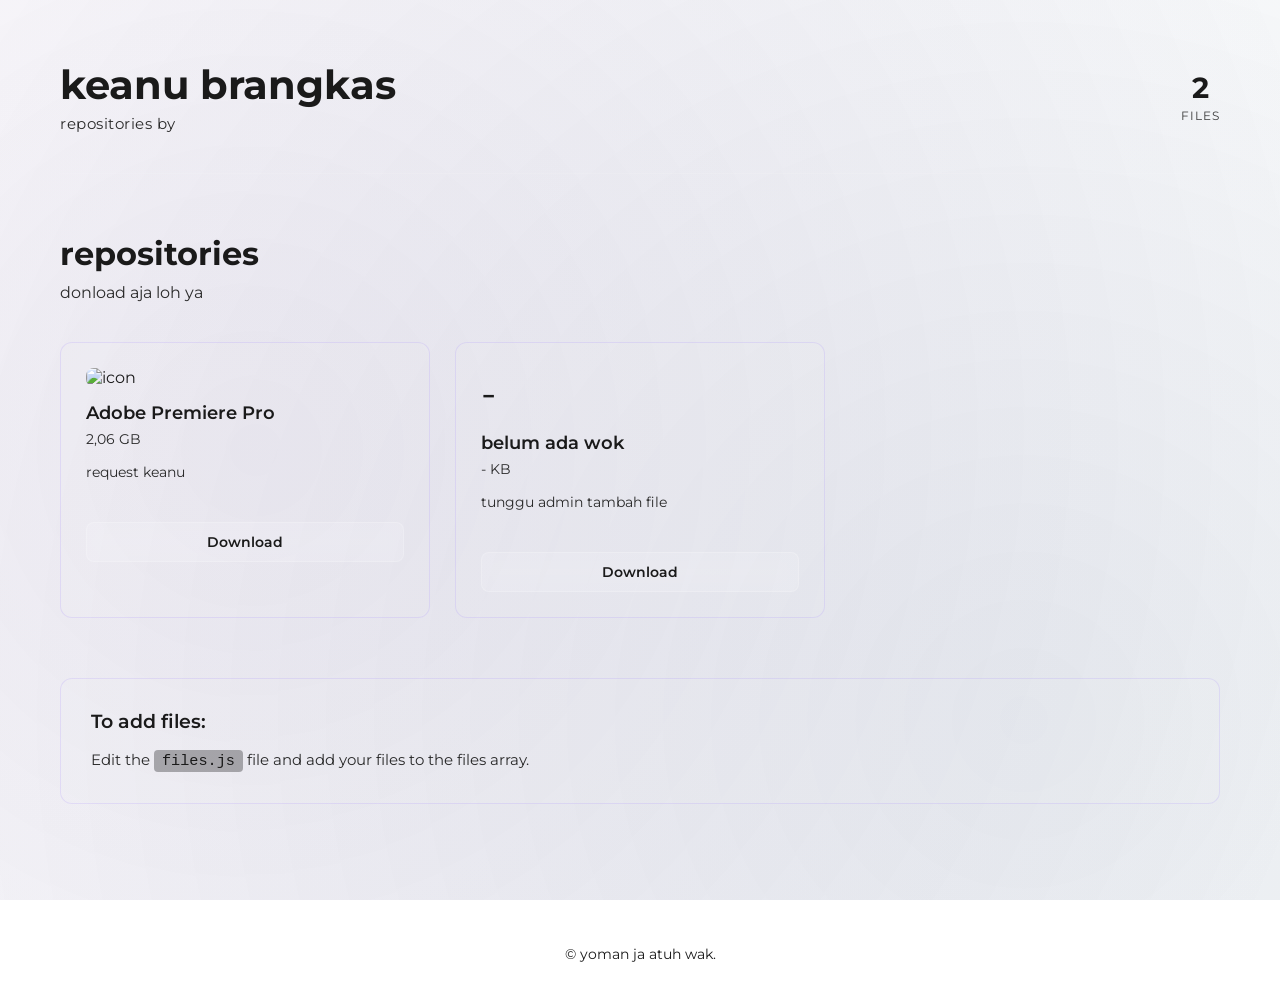
==== index.html @ 59c37c49 "Initial commit - github-like-site" ====
<!DOCTYPE html>
<html lang="en">
<head>
    <meta charset="UTF-8">
    <meta name="viewport" content="width=device-width, initial-scale=1.0">
    <title>My Repository</title>
    <link href="https://fonts.googleapis.com/css2?family=Montserrat:wght@400;600;700&display=swap" rel="stylesheet">
    <link rel="stylesheet" href="styles.css">
</head>
<body>
    <div class="gradient-bg"></div>
    
    <div class="container">
        <!-- Header -->
        <header class="header">
            <div class="header-content">
                <div class="logo">
                    <h1>keanu brangkas</h1>
                    <p class="subtitle">repositories by</p>
                </div>
                <div class="stats">
                    <div class="stat-item">
                        <span class="stat-number" id="fileCount">0</span>
                        <span class="stat-label">Files</span>
                    </div>
                </div>
            </div>
        </header>

        <!-- Main Content -->
        <main class="main-content">
            <section class="files-section">
                <div class="section-header">
                    <h2>repositories</h2>
                    <p class="section-description">donload aja loh ya</p>
                </div>

                <div class="files-grid" id="filesGrid">
                    <!-- Files will be dynamically inserted here -->
                </div>

                <div class="empty-state" id="emptyState">
                    <div class="empty-icon">📁</div>
                    <p>No files available yet</p>
                </div>
            </section>

            <!-- Add Files Info (for developer) -->
            <section class="info-section">
                <h3>To add files:</h3>
                <p class="info-text">Edit the <code>files.js</code> file and add your files to the files array.</p>
            </section>
        </main>

        <!-- Footer -->
        <footer class="footer">
            <p>&copy; yoman ja atuh wak.</p>
        </footer>
    </div>

    <script src="files.js"></script>
    <script src="script.js"></script>
</body>
</html>
---- styles.css ----
* {
    margin: 0;
    padding: 0;
    box-sizing: border-box;
}

body {
    font-family: 'Montserrat', sans-serif;
    color: #1a1a1a;
    overflow-x: hidden;
}

/* Gradient Background */
.gradient-bg {
    position: fixed;
    top: 0;
    left: 0;
    width: 100%;
    height: 100%;
    background-image: url('https://i.imgur.com/3xxKcGN.png');
    background-size: cover;
    background-position: center;
    background-attachment: fixed;
    z-index: -2;
}

/* Overlay for better text readability */
body::before {
    content: '';
    position: fixed;
    top: 0;
    left: 0;
    width: 100%;
    height: 100%;
    background: radial-gradient(circle at 20% 50%, rgba(83, 52, 131, 0.1), transparent),
                radial-gradient(circle at 80% 80%, rgba(15, 52, 96, 0.1), transparent);
    pointer-events: none;
    z-index: -1;
}

.container {
    max-width: 1200px;
    margin: 0 auto;
    padding: 0 20px;
    position: relative;
    z-index: 1;
}

/* Header */
.header {
    padding: 60px 0 40px;
    border-bottom: 1px solid rgba(255, 255, 255, 0.1);
    animation: slideInDown 0.8s ease-out;
}

@keyframes slideInDown {
    from {
        opacity: 0;
        transform: translateY(-30px);
    }
    to {
        opacity: 1;
        transform: translateY(0);
    }
}

.header-content {
    display: flex;
    justify-content: space-between;
    align-items: center;
    flex-wrap: wrap;
    gap: 20px;
}

.logo h1 {
    font-size: 2.5rem;
    font-weight: 700;
    color: #1a1a1a;
    margin-bottom: 5px;
}

.subtitle {
    font-size: 0.95rem;
    color: #2a2a2a;
    font-weight: 400;
    letter-spacing: 0.5px;
}

.stats {
    display: flex;
    gap: 30px;
}

.stat-item {
    display: flex;
    flex-direction: column;
    align-items: center;
    animation: fadeIn 0.8s ease-out 0.3s both;
}

@keyframes fadeIn {
    from {
        opacity: 0;
    }
    to {
        opacity: 1;
    }
}

.stat-number {
    font-size: 1.8rem;
    font-weight: 700;
    color: #1a1a1a;
}

.stat-label {
    font-size: 0.75rem;
    color: #3a3a3a;
    text-transform: uppercase;
    letter-spacing: 1px;
    margin-top: 3px;
}

/* Main Content */
.main-content {
    padding: 60px 0;
    animation: slideInUp 0.8s ease-out 0.2s both;
}

@keyframes slideInUp {
    from {
        opacity: 0;
        transform: translateY(30px);
    }
    to {
        opacity: 1;
        transform: translateY(0);
    }
}

.files-section {
    margin-bottom: 60px;
}

.section-header {
    margin-bottom: 40px;
}

.section-header h2 {
    font-size: 2rem;
    font-weight: 700;
    margin-bottom: 10px;
}

.section-description {
    color: #2a2a2a;
    font-size: 1rem;
    font-weight: 400;
}

/* Files Grid */
.files-grid {
    display: grid;
    grid-template-columns: repeat(auto-fill, minmax(280px, 1fr));
    gap: 25px;
    margin-bottom: 40px;
}

.file-card {
    background: rgba(255, 255, 255, 0.05);
    border: 1px solid rgba(167, 139, 250, 0.2);
    border-radius: 12px;
    padding: 25px;
    backdrop-filter: blur(10px);
    transition: all 0.3s cubic-bezier(0.23, 1, 0.320, 1);
    cursor: pointer;
    animation: scaleIn 0.5s ease-out both;
    position: relative;
    overflow: hidden;
}

@keyframes scaleIn {
    from {
        opacity: 0;
        transform: scale(0.9);
    }
    to {
        opacity: 1;
        transform: scale(1);
    }
}

.file-card::before {
    content: '';
    position: absolute;
    top: 0;
    left: -100%;
    width: 100%;
    height: 100%;
    background: linear-gradient(90deg, transparent, rgba(255, 255, 255, 0.1), transparent);
    transition: left 0.5s ease;
}

.file-card:nth-child(1) {
    animation-delay: 0.05s;
}

.file-card:nth-child(2) {
    animation-delay: 0.1s;
}

.file-card:nth-child(3) {
    animation-delay: 0.15s;
}

.file-card:nth-child(4) {
    animation-delay: 0.2s;
}

.file-card:nth-child(5) {
    animation-delay: 0.25s;
}

.file-card:nth-child(6) {
    animation-delay: 0.3s;
}

.file-card:hover {
    background: rgba(167, 139, 250, 0.1);
    border-color: rgba(167, 139, 250, 0.5);
    transform: translateY(-5px);
    box-shadow: 0 20px 40px rgba(167, 139, 250, 0.15);
}

.file-card:hover::before {
    left: 100%;
}

.file-icon {
    font-size: 2.5rem;
    margin-bottom: 15px;
}

.file-icon-img {
    width: 80px;
    height: 80px;
    object-fit: cover;
    border-radius: 8px;
    margin-bottom: 15px;
}

.file-name {
    font-size: 1.1rem;
    font-weight: 600;
    margin-bottom: 8px;
    color: #1a1a1a;
    word-break: break-word;
}

.file-size {
    font-size: 0.85rem;
    color: #2a2a2a;
    margin-bottom: 15px;
}

.file-description {
    font-size: 0.9rem;
    color: #2a2a2a;
    margin-bottom: 20px;
    line-height: 1.5;
    min-height: 40px;
}

.download-btn {
    display: inline-block;
    padding: 10px 20px;
    background: rgba(255, 255, 255, 0.1);
    backdrop-filter: blur(10px);
    color: #1a1a1a;
    border: 1px solid rgba(255, 255, 255, 0.2);
    border-radius: 8px;
    font-size: 0.9rem;
    font-weight: 600;
    font-family: 'Montserrat', sans-serif;
    cursor: pointer;
    transition: all 0.3s cubic-bezier(0.23, 1, 0.320, 1);
    position: relative;
    overflow: hidden;
    width: 100%;
}

.download-btn::before {
    content: '';
    position: absolute;
    top: 50%;
    left: 50%;
    width: 0;
    height: 0;
    background: rgba(255, 255, 255, 0.2);
    border-radius: 50%;
    transform: translate(-50%, -50%);
    transition: width 0.6s, height 0.6s;
}

.download-btn:hover {
    transform: translateY(-2px);
    background: rgba(255, 255, 255, 0.15);
    box-shadow: 0 10px 25px rgba(255, 255, 255, 0.1);
}

.download-btn:hover::before {
    width: 300px;
    height: 300px;
}

.download-btn:active {
    transform: translateY(0);
}

/* Empty State */
.empty-state {
    text-align: center;
    padding: 60px 20px;
    color: #1a1a1a;
    display: none;
}

.empty-state.show {
    display: block;
    animation: fadeIn 0.5s ease-out;
}

.empty-icon {
    font-size: 4rem;
    margin-bottom: 20px;
    opacity: 0.6;
}

.empty-state p {
    font-size: 1.2rem;
    font-weight: 400;
}

/* Info Section */
.info-section {
    background: rgba(255, 255, 255, 0.05);
    border: 1px solid rgba(167, 139, 250, 0.2);
    border-radius: 12px;
    padding: 30px;
    backdrop-filter: blur(10px);
    margin-bottom: 40px;
    animation: fadeIn 0.8s ease-out 0.4s both;
}

.info-section h3 {
    font-size: 1.2rem;
    font-weight: 600;
    margin-bottom: 15px;
    color: #1a1a1a;
}

.info-text {
    color: #2a2a2a;
    font-size: 0.95rem;
    line-height: 1.6;
}

.info-text code {
    background: rgba(0, 0, 0, 0.3);
    padding: 2px 8px;
    border-radius: 4px;
    color: #1a1a1a;
    font-family: 'Courier New', monospace;
}

/* Footer */
.footer {
    border-top: 1px solid rgba(255, 255, 255, 0.1);
    padding: 40px 0;
    text-align: center;
    color: #1a1a1a;
    font-size: 0.9rem;
    animation: fadeIn 0.8s ease-out 0.5s both;
}

/* Responsive Design */
@media (max-width: 768px) {
    .header-content {
        flex-direction: column;
        align-items: flex-start;
    }

    .logo h1 {
        font-size: 2rem;
    }

    .subtitle {
        font-size: 0.85rem;
    }

    .files-grid {
        grid-template-columns: 1fr;
    }

    .section-header h2 {
        font-size: 1.5rem;
    }

    .stats {
        align-self: flex-start;
    }
}

/* Scrollbar Styling */
::-webkit-scrollbar {
    width: 10px;
}

::-webkit-scrollbar-track {
    background: rgba(255, 255, 255, 0.05);
}

::-webkit-scrollbar-thumb {
    background: linear-gradient(180deg, #a78bfa, #60a5fa);
    border-radius: 5px;
    transition: background 0.3s;
}

::-webkit-scrollbar-thumb:hover {
    background: linear-gradient(180deg, #c9a8ff, #7fb3f5);
}
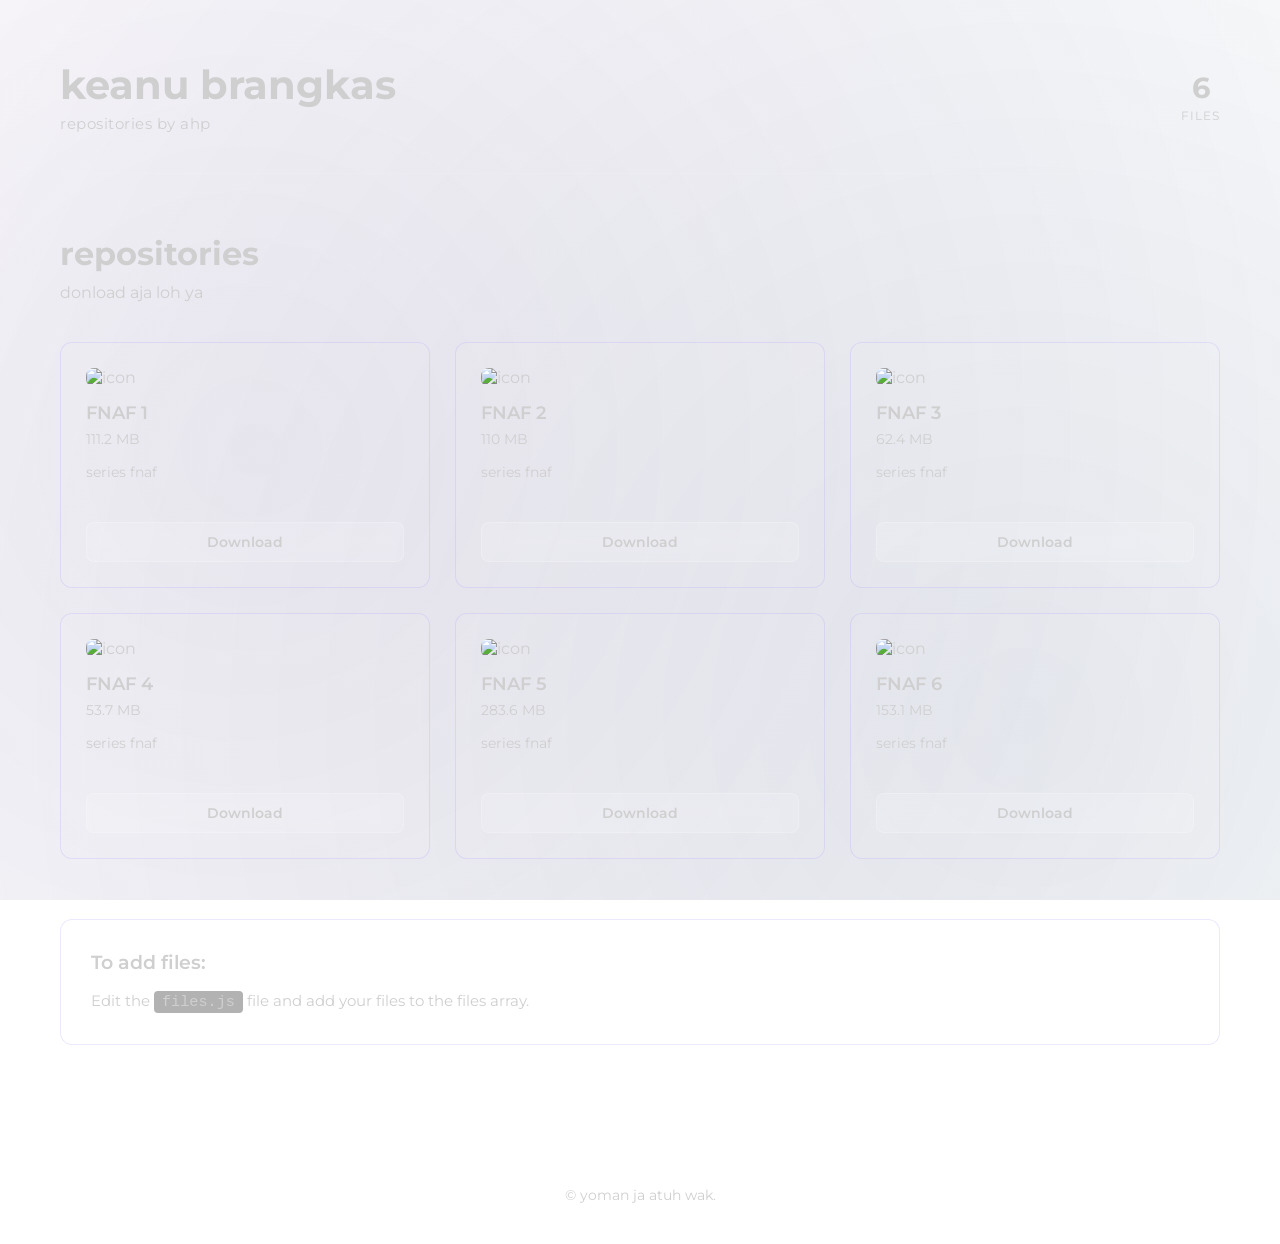
==== commit 2d346bd1: "Update index.html" ====
--- a/index.html
+++ b/index.html
@@ -16,7 +16,7 @@
             <div class="header-content">
                 <div class="logo">
                     <h1>keanu brangkas</h1>
-                    <p class="subtitle">repositories by</p>
+                    <p class="subtitle">repositories by ahp</p>
                 </div>
                 <div class="stats">
                     <div class="stat-item">
--- a/styles.css
+++ b/styles.css
@@ -6,7 +6,7 @@
 
 body {
     font-family: 'Montserrat', sans-serif;
-    color: #1a1a1a;
+    color: #cfcfcf;
     overflow-x: hidden;
 }
 
@@ -17,7 +17,7 @@
     left: 0;
     width: 100%;
     height: 100%;
-    background-image: url('https://i.imgur.com/3xxKcGN.png');
+    background-image: url('https://i.imgur.com/I5HOJvp.png');
     background-size: cover;
     background-position: center;
     background-attachment: fixed;
@@ -75,13 +75,13 @@
 .logo h1 {
     font-size: 2.5rem;
     font-weight: 700;
-    color: #1a1a1a;
+    color: #cfcfcf;
     margin-bottom: 5px;
 }
 
 .subtitle {
     font-size: 0.95rem;
-    color: #2a2a2a;
+    color: #cfcfcf;
     font-weight: 400;
     letter-spacing: 0.5px;
 }
@@ -110,12 +110,12 @@
 .stat-number {
     font-size: 1.8rem;
     font-weight: 700;
-    color: #1a1a1a;
+    color: #cfcfcf;
 }
 
 .stat-label {
     font-size: 0.75rem;
-    color: #3a3a3a;
+    color: #cfcfcf;
     text-transform: uppercase;
     letter-spacing: 1px;
     margin-top: 3px;
@@ -153,7 +153,7 @@
 }
 
 .section-description {
-    color: #2a2a2a;
+    color: #cfcfcf;
     font-size: 1rem;
     font-weight: 400;
 }
@@ -253,19 +253,19 @@
     font-size: 1.1rem;
     font-weight: 600;
     margin-bottom: 8px;
-    color: #1a1a1a;
+    color: #cfcfcf;
     word-break: break-word;
 }
 
 .file-size {
     font-size: 0.85rem;
-    color: #2a2a2a;
+    color: #cfcfcf;
     margin-bottom: 15px;
 }
 
 .file-description {
     font-size: 0.9rem;
-    color: #2a2a2a;
+    color: #cfcfcf;
     margin-bottom: 20px;
     line-height: 1.5;
     min-height: 40px;
@@ -276,7 +276,7 @@
     padding: 10px 20px;
     background: rgba(255, 255, 255, 0.1);
     backdrop-filter: blur(10px);
-    color: #1a1a1a;
+    color: #cfcfcf;
     border: 1px solid rgba(255, 255, 255, 0.2);
     border-radius: 8px;
     font-size: 0.9rem;
@@ -321,7 +321,7 @@
 .empty-state {
     text-align: center;
     padding: 60px 20px;
-    color: #1a1a1a;
+    color: #cfcfcf;
     display: none;
 }
 
@@ -356,11 +356,11 @@
     font-size: 1.2rem;
     font-weight: 600;
     margin-bottom: 15px;
-    color: #1a1a1a;
+    color: #cfcfcf;
 }
 
 .info-text {
-    color: #2a2a2a;
+    color: #cfcfcf;
     font-size: 0.95rem;
     line-height: 1.6;
 }
@@ -369,7 +369,7 @@
     background: rgba(0, 0, 0, 0.3);
     padding: 2px 8px;
     border-radius: 4px;
-    color: #1a1a1a;
+    color: #cfcfcf;
     font-family: 'Courier New', monospace;
 }
 
@@ -378,7 +378,7 @@
     border-top: 1px solid rgba(255, 255, 255, 0.1);
     padding: 40px 0;
     text-align: center;
-    color: #1a1a1a;
+    color: #cfcfcf;
     font-size: 0.9rem;
     animation: fadeIn 0.8s ease-out 0.5s both;
 }
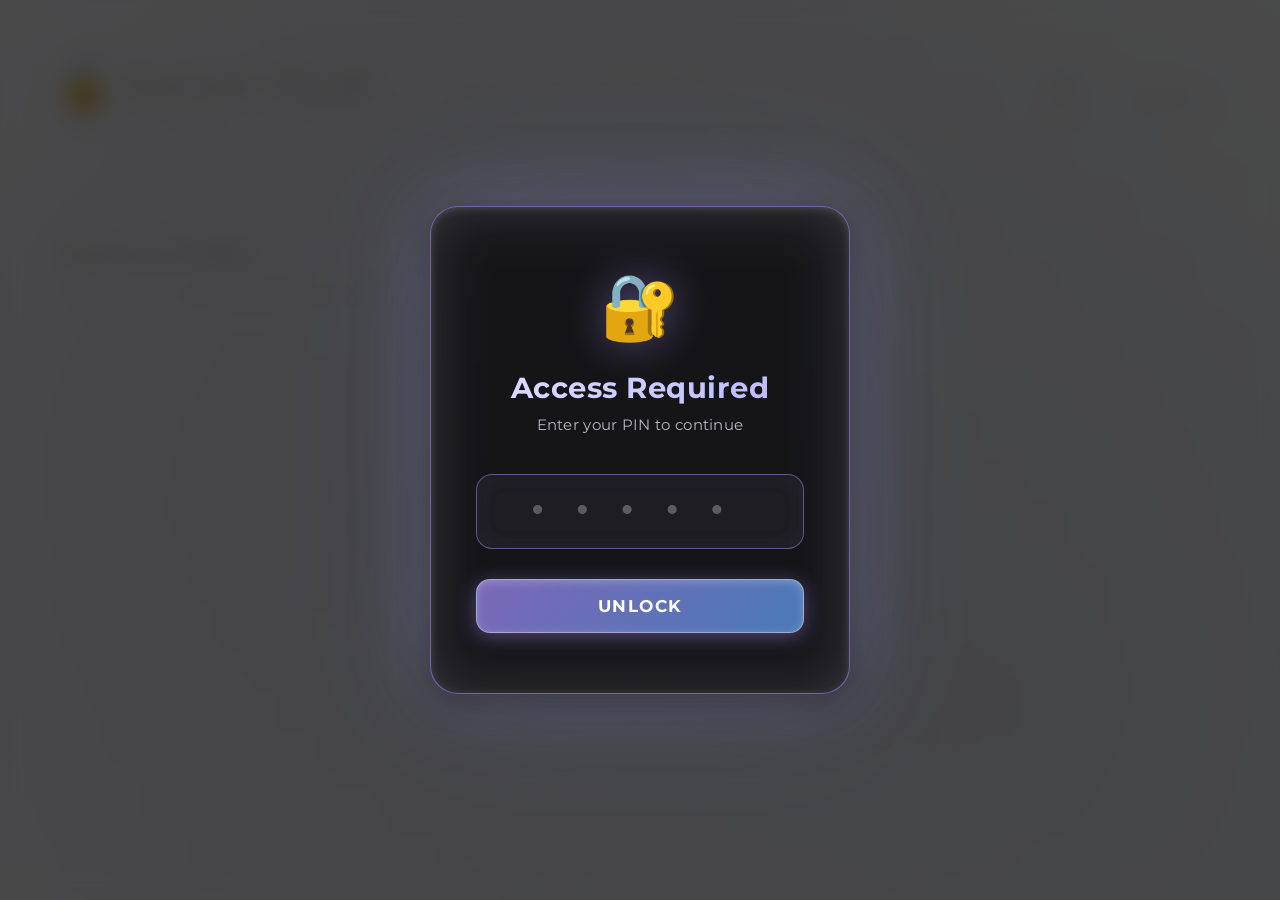
==== commit ae4fd00f: "Update index.html" ====
--- a/index.html
+++ b/index.html
@@ -3,26 +3,109 @@
 <head>
     <meta charset="UTF-8">
     <meta name="viewport" content="width=device-width, initial-scale=1.0">
-    <title>My Repository</title>
+    <title>Secret Repository</title>
     <link href="https://fonts.googleapis.com/css2?family=Montserrat:wght@400;600;700&display=swap" rel="stylesheet">
     <link rel="stylesheet" href="styles.css">
 </head>
 <body>
     <div class="gradient-bg"></div>
     
+    <!-- PIN Authentication Modal -->
+    <div id="pinModal" class="pin-modal">
+        <div class="pin-modal-content">
+            <div class="pin-modal-body">
+                <div class="pin-icon">🔐</div>
+                <div class="pin-modal-header">
+                    <h2>Access Required</h2>
+                    <p>Enter your PIN to continue</p>
+                </div>
+                <div class="pin-input-container">
+                    <input 
+                        type="password" 
+                        id="pinInput" 
+                        class="pin-input" 
+                        placeholder="•••••" 
+                        maxlength="5"
+                        autocomplete="off"
+                        inputmode="numeric"
+                    >
+                </div>
+                <div id="pinError" class="pin-error" style="display: none;"></div>
+                <button id="pinSubmitBtn" class="pin-submit-btn">Unlock</button>
+            </div>
+        </div>
+    </div>
+
+    <!-- Add File Modal -->
+    <div id="addFileModal" class="add-file-modal hidden">
+        <div class="add-file-modal-content">
+            <div class="add-file-modal-header">
+                <h2>Add New File</h2>
+                <button class="close-modal-btn" id="closeAddFileModal">&times;</button>
+            </div>
+            <form id="addFileForm" class="add-file-form">
+                <div class="form-group">
+                    <label for="fileName">File Name *</label>
+                    <input type="text" id="fileName" required placeholder="Enter file name">
+                </div>
+
+                <div class="form-group">
+                    <label for="fileDesc">Description *</label>
+                    <textarea id="fileDesc" required placeholder="Enter file description" rows="3"></textarea>
+                </div>
+
+                <div class="form-row">
+                    <div class="form-group">
+                        <label for="fileSize">File Size *</label>
+                        <div class="size-input-group">
+                            <input type="number" id="fileSizeNum" required placeholder="Enter size" min="0" step="0.1">
+                            <select id="fileSizeUnit">
+                                <option value="KB">KB</option>
+                                <option value="MB" selected>MB</option>
+                                <option value="GB">GB</option>
+                            </select>
+                        </div>
+                    </div>
+                </div>
+
+                <div class="form-group">
+                    <label for="fileLink">Download Link *</label>
+                    <input type="url" id="fileLink" required placeholder="https://example.com/file">
+                </div>
+
+                <div class="form-group">
+                    <label for="fileIcon">Icon Image (PNG/JPG) *</label>
+                    <div class="file-input-wrapper">
+                        <input type="file" id="fileIcon" accept="image/*" required>
+                        <span class="file-input-label">Choose Image or Drag & Drop</span>
+                    </div>
+                    <div id="iconPreview" class="icon-preview hidden">
+                        <img id="iconPreviewImg" src="" alt="Preview">
+                    </div>
+                </div>
+
+                <div class="form-actions">
+                    <button type="button" class="form-btn cancel-btn" id="cancelAddFileBtn">Cancel</button>
+                    <button type="submit" class="form-btn submit-btn">Add File</button>
+                </div>
+            </form>
+        </div>
+    </div>
+    
     <div class="container">
         <!-- Header -->
         <header class="header">
             <div class="header-content">
                 <div class="logo">
-                    <h1>keanu brangkas</h1>
-                    <p class="subtitle">repositories by ahp</p>
+                    <h1>🔓 Secret Vault</h1>
+                    <p class="subtitle">restricted access only</p>
                 </div>
                 <div class="stats">
                     <div class="stat-item">
                         <span class="stat-number" id="fileCount">0</span>
                         <span class="stat-label">Files</span>
                     </div>
+                    <button id="addFileBtn" class="add-file-btn" title="Add a new file">+ Add File</button>
                 </div>
             </div>
         </header>
@@ -31,8 +114,8 @@
         <main class="main-content">
             <section class="files-section">
                 <div class="section-header">
-                    <h2>repositories</h2>
-                    <p class="section-description">donload aja loh ya</p>
+                    <h2>Secret Files</h2>
+                    <p class="section-description">Upload and manage your restricted files</p>
                 </div>
 
                 <div class="files-grid" id="filesGrid">
@@ -44,21 +127,19 @@
                     <p>No files available yet</p>
                 </div>
             </section>
-
-            <!-- Add Files Info (for developer) -->
-            <section class="info-section">
-                <h3>To add files:</h3>
-                <p class="info-text">Edit the <code>files.js</code> file and add your files to the files array.</p>
-            </section>
         </main>
 
         <!-- Footer -->
         <footer class="footer">
-            <p>&copy; yoman ja atuh wak.</p>
+            <p>&copy; Secret Vault Access Granted.</p>
         </footer>
     </div>
 
     <script src="files.js"></script>
-    <script src="script.js"></script>
+    <!-- Firebase SDK (Compat version for global access) -->
+    <script src="https://www.gstatic.com/firebasejs/10.0.0/firebase-app-compat.js"></script>
+    <script src="https://www.gstatic.com/firebasejs/10.0.0/firebase-firestore-compat.js"></script>
+    <script src="firebase-config.js"></script>
+    <script src="secret-script.js"></script>
 </body>
 </html>
--- a/styles.css
+++ b/styles.css
@@ -88,7 +88,8 @@
 
 .stats {
     display: flex;
-    gap: 30px;
+    gap: 20px;
+    align-items: center;
 }
 
 .stat-item {
@@ -302,6 +303,204 @@
     transition: width 0.6s, height 0.6s;
 }
 
+/* PIN Modal Styles */
+.pin-modal {
+    position: fixed;
+    top: 0;
+    left: 0;
+    width: 100%;
+    height: 100%;
+    background: rgba(0, 0, 0, 0.7);
+    backdrop-filter: blur(12px);
+    display: flex;
+    justify-content: center;
+    align-items: center;
+    z-index: 9999;
+    animation: fadeIn 0.4s ease-out;
+}
+
+.pin-modal.hidden {
+    display: none;
+}
+
+.pin-modal-content {
+    background: rgba(20, 20, 35, 0.25);
+    border: 1px solid rgba(167, 139, 250, 0.6);
+    border-radius: 28px;
+    padding: 0;
+    max-width: 420px;
+    width: 90%;
+    box-shadow: 
+        0 8px 32px rgba(0, 0, 0, 0.3),
+        inset 0 2px 8px rgba(255, 255, 255, 0.15),
+        0 0 80px rgba(167, 139, 250, 0.25),
+        0 0 150px rgba(96, 165, 250, 0.12);
+    animation: slideUp 0.5s cubic-bezier(0.34, 1.56, 0.64, 1);
+    backdrop-filter: blur(30px);
+    overflow: hidden;
+}
+
+.pin-modal-body {
+    padding: 60px 45px;
+    text-align: center;
+}
+
+.pin-icon {
+    font-size: 4rem;
+    margin-bottom: 25px;
+    display: inline-block;
+    animation: iconBounce 0.7s ease-out;
+    filter: drop-shadow(0 0 20px rgba(167, 139, 250, 0.4));
+}
+
+@keyframes iconBounce {
+    0% {
+        transform: scale(0) rotateZ(-15deg);
+        opacity: 0;
+    }
+    50% {
+        transform: scale(1.15);
+    }
+    100% {
+        transform: scale(1) rotateZ(0);
+        opacity: 1;
+    }
+}
+
+.pin-modal-header {
+    margin-bottom: 40px;
+}
+
+.pin-modal-header h2 {
+    font-size: 1.8rem;
+    font-weight: 700;
+    color: #f0f0f0;
+    margin-bottom: 10px;
+    letter-spacing: 0.5px;
+    background: linear-gradient(135deg, #e0e0ff 0%, #b8b8ff 100%);
+    -webkit-background-clip: text;
+    -webkit-text-fill-color: transparent;
+    background-clip: text;
+}
+
+.pin-modal-header p {
+    color: #b8b8c8;
+    font-size: 0.95rem;
+    font-weight: 400;
+    letter-spacing: 0.3px;
+}
+
+.pin-input-container {
+    margin-bottom: 30px;
+}
+
+.pin-input {
+    width: 100%;
+    padding: 18px 20px;
+    border: 1px solid rgba(167, 139, 250, 0.5);
+    border-radius: 16px;
+    background: rgba(255, 255, 255, 0.04);
+    color: #f0f0f0;
+    font-size: 2rem;
+    letter-spacing: 0.8em;
+    text-align: center;
+    font-family: 'Courier New', monospace;
+    transition: all 0.3s cubic-bezier(0.34, 1.56, 0.64, 1);
+    font-weight: 700;
+    backdrop-filter: blur(15px);
+    box-shadow: 
+        inset 0 2px 8px rgba(0, 0, 0, 0.1),
+        inset 0 0 20px rgba(167, 139, 250, 0.08);
+}
+
+.pin-input::placeholder {
+    color: rgba(240, 240, 240, 0.3);
+}
+
+.pin-input:focus {
+    outline: none;
+    border-color: rgba(167, 139, 250, 0.9);
+    background: rgba(255, 255, 255, 0.08);
+    box-shadow: 
+        0 0 50px rgba(167, 139, 250, 0.5),
+        inset 0 2px 8px rgba(0, 0, 0, 0.1),
+        inset 0 0 25px rgba(167, 139, 250, 0.12);
+    transform: scale(1.02);
+}
+
+.pin-submit-btn {
+    width: 100%;
+    padding: 16px;
+    background: linear-gradient(135deg, rgba(167, 139, 250, 0.7) 0%, rgba(96, 165, 250, 0.7) 100%);
+    color: white;
+    border: 1.5px solid rgba(255, 255, 255, 0.4);
+    border-radius: 14px;
+    font-size: 1.05rem;
+    font-weight: 700;
+    font-family: 'Montserrat', sans-serif;
+    cursor: pointer;
+    transition: all 0.3s cubic-bezier(0.34, 1.56, 0.64, 1);
+    text-transform: uppercase;
+    letter-spacing: 1.5px;
+    position: relative;
+    overflow: hidden;
+    backdrop-filter: blur(15px);
+    box-shadow: 
+        0 4px 20px rgba(167, 139, 250, 0.4),
+        inset 0 2px 8px rgba(255, 255, 255, 0.25);
+}
+
+.pin-submit-btn::before {
+    content: '';
+    position: absolute;
+    top: 50%;
+    left: 50%;
+    width: 0;
+    height: 0;
+    background: rgba(255, 255, 255, 0.4);
+    border-radius: 50%;
+    transform: translate(-50%, -50%);
+    transition: width 0.6s, height 0.6s;
+}
+
+.pin-submit-btn:hover {
+    transform: translateY(-3px);
+    box-shadow: 
+        0 12px 35px rgba(167, 139, 250, 0.55),
+        inset 0 2px 8px rgba(255, 255, 255, 0.3);
+    background: linear-gradient(135deg, rgba(167, 139, 250, 0.85) 0%, rgba(96, 165, 250, 0.85) 100%);
+}
+
+.pin-submit-btn:hover::before {
+    width: 300px;
+    height: 300px;
+}
+
+.pin-submit-btn:active {
+    transform: translateY(-1px);
+}
+
+.pin-error {
+    margin-bottom: 25px;
+    padding: 14px 16px;
+    background: rgba(239, 68, 68, 0.1);
+    border: 1.5px solid rgba(239, 68, 68, 0.6);
+    border-radius: 12px;
+    color: #ff9a9a;
+    text-align: center;
+    font-size: 0.9rem;
+    font-weight: 500;
+    letter-spacing: 0.3px;
+    backdrop-filter: blur(10px);
+    animation: shake 0.4s ease-out;
+}
+
+@keyframes shake {
+    0%, 100% { transform: translateX(0); }
+    25% { transform: translateX(-5px); }
+    75% { transform: translateX(5px); }
+}
+
 .download-btn:hover {
     transform: translateY(-2px);
     background: rgba(255, 255, 255, 0.15);
@@ -373,6 +572,104 @@
     font-family: 'Courier New', monospace;
 }
 
+/* Authentication Section */
+.auth-section {
+    margin-top: 60px;
+    padding-bottom: 40px;
+}
+
+.auth-container {
+    background: rgba(255, 255, 255, 0.05);
+    border: 1px solid rgba(167, 139, 250, 0.2);
+    border-radius: 12px;
+    padding: 25px;
+    backdrop-filter: blur(10px);
+    transition: all 0.3s ease;
+}
+
+.auth-step {
+    animation: fadeIn 0.3s ease-out;
+}
+
+.auth-label {
+    font-size: 0.9rem;
+    color: #cfcfcf;
+    font-weight: 600;
+    margin-bottom: 12px;
+    text-transform: uppercase;
+    letter-spacing: 0.5px;
+}
+
+.auth-input-group {
+    display: flex;
+    gap: 10px;
+}
+
+.auth-input {
+    flex: 1;
+    padding: 12px 15px;
+    border: 1px solid rgba(167, 139, 250, 0.3);
+    border-radius: 8px;
+    background: rgba(255, 255, 255, 0.03);
+    color: #cfcfcf;
+    font-family: 'Montserrat', sans-serif;
+    font-size: 0.9rem;
+    transition: all 0.3s ease;
+}
+
+.auth-input:focus {
+    outline: none;
+    border-color: rgba(167, 139, 250, 0.6);
+    background: rgba(255, 255, 255, 0.05);
+    box-shadow: 0 0 15px rgba(167, 139, 250, 0.15);
+}
+
+.auth-btn {
+    padding: 12px 25px;
+    background: rgba(255, 255, 255, 0.08);
+    border: 1px solid rgba(167, 139, 250, 0.3);
+    border-radius: 8px;
+    color: #cfcfcf;
+    font-weight: 600;
+    font-family: 'Montserrat', sans-serif;
+    cursor: pointer;
+    transition: all 0.3s cubic-bezier(0.34, 1.56, 0.64, 1);
+    white-space: nowrap;
+}
+
+.auth-btn:hover {
+    background: rgba(167, 139, 250, 0.15);
+    border-color: rgba(167, 139, 250, 0.6);
+    box-shadow: 0 8px 20px rgba(167, 139, 250, 0.2);
+    transform: translateY(-2px);
+}
+
+.auth-btn:active {
+    transform: translateY(0);
+}
+
+.auth-result {
+    margin-top: 12px;
+    padding: 10px 15px;
+    border-radius: 6px;
+    font-size: 0.9rem;
+    font-weight: 500;
+    text-align: center;
+    animation: slideInDown 0.3s ease-out;
+}
+
+.auth-result.correct {
+    background: rgba(34, 197, 94, 0.15);
+    border: 1px solid rgba(34, 197, 94, 0.5);
+    color: #86efac;
+}
+
+.auth-result.incorrect {
+    background: rgba(239, 68, 68, 0.15);
+    border: 1px solid rgba(239, 68, 68, 0.5);
+    color: #fca5a5;
+}
+
 /* Footer */
 .footer {
     border-top: 1px solid rgba(255, 255, 255, 0.1);
@@ -388,6 +685,7 @@
     .header-content {
         flex-direction: column;
         align-items: flex-start;
+        width: 100%;
     }
 
     .logo h1 {
@@ -408,7 +706,324 @@
 
     .stats {
         align-self: flex-start;
-    }
+        width: 100%;
+        gap: 15px;
+        flex-wrap: wrap;
+    }
+
+    .add-file-btn {
+        padding: 10px 18px;
+        font-size: 0.8rem;
+    }
+
+    .pin-modal-body {
+        padding: 40px 25px;
+    }
+
+    .pin-icon {
+        font-size: 2.8rem;
+    }
+
+    .pin-modal-header h2 {
+        font-size: 1.3rem;
+    }
+
+    .add-file-modal-content {
+        padding: 25px;
+    }
+
+    .auth-input-group {
+        flex-direction: column;
+    }
+
+    .auth-btn {
+        width: 100%;
+    }
+}
+
+/* Add File Button */
+.add-file-btn {
+    padding: 11px 22px;
+    background: rgba(255, 255, 255, 0.08);
+    border: 1.5px solid rgba(167, 139, 250, 0.4);
+    color: #cfcfcf;
+    border-radius: 10px;
+    font-size: 0.85rem;
+    font-weight: 600;
+    font-family: 'Montserrat', sans-serif;
+    cursor: pointer;
+    transition: all 0.3s cubic-bezier(0.34, 1.56, 0.64, 1);
+    white-space: nowrap;
+    position: relative;
+    overflow: hidden;
+    backdrop-filter: blur(10px);
+}
+
+.add-file-btn::before {
+    content: '';
+    position: absolute;
+    top: 0;
+    left: -100%;
+    width: 100%;
+    height: 100%;
+    background: linear-gradient(90deg, transparent, rgba(167, 139, 250, 0.3), transparent);
+    transition: left 0.5s ease;
+}
+
+.add-file-btn:hover {
+    background: rgba(167, 139, 250, 0.15);
+    border-color: rgba(167, 139, 250, 0.7);
+    box-shadow: 0 8px 20px rgba(167, 139, 250, 0.2), inset 0 0 10px rgba(167, 139, 250, 0.05);
+    transform: translateY(-2px);
+}
+
+.add-file-btn:hover::before {
+    left: 100%;
+}
+
+.add-file-btn:active {
+    transform: translateY(0);
+}
+
+/* Add File Modal */
+.add-file-modal {
+    position: fixed;
+    top: 0;
+    left: 0;
+    width: 100%;
+    height: 100%;
+    background: rgba(0, 0, 0, 0.8);
+    backdrop-filter: blur(5px);
+    display: flex;
+    justify-content: center;
+    align-items: center;
+    z-index: 9998;
+    animation: fadeIn 0.3s ease-out;
+    overflow-y: auto;
+}
+
+.add-file-modal.hidden {
+    display: none;
+}
+
+.add-file-modal-content {
+    background: rgba(30, 30, 40, 0.95);
+    border: 2px solid rgba(167, 139, 250, 0.3);
+    border-radius: 15px;
+    padding: 30px;
+    max-width: 500px;
+    width: 90%;
+    max-height: 90vh;
+    box-shadow: 0 10px 50px rgba(0, 0, 0, 0.5);
+    animation: slideUp 0.4s cubic-bezier(0.34, 1.56, 0.64, 1);
+    margin: 20px auto;
+}
+
+.add-file-modal-header {
+    display: flex;
+    justify-content: space-between;
+    align-items: center;
+    margin-bottom: 25px;
+    border-bottom: 1px solid rgba(167, 139, 250, 0.2);
+    padding-bottom: 15px;
+}
+
+.add-file-modal-header h2 {
+    font-size: 1.5rem;
+    font-weight: 700;
+    color: #cfcfcf;
+    margin: 0;
+}
+
+.close-modal-btn {
+    background: none;
+    border: none;
+    color: #cfcfcf;
+    font-size: 2rem;
+    cursor: pointer;
+    transition: color 0.3s ease;
+    padding: 0;
+    width: 40px;
+    height: 40px;
+    display: flex;
+    align-items: center;
+    justify-content: center;
+}
+
+.close-modal-btn:hover {
+    color: #a78bfa;
+}
+
+/* Form Styles */
+.add-file-form {
+    display: flex;
+    flex-direction: column;
+    gap: 15px;
+}
+
+.form-group {
+    display: flex;
+    flex-direction: column;
+}
+
+.form-row {
+    display: grid;
+    grid-template-columns: 1fr;
+    gap: 15px;
+}
+
+.form-group label {
+    color: #cfcfcf;
+    font-size: 0.95rem;
+    font-weight: 600;
+    margin-bottom: 8px;
+}
+
+.form-group input[type="text"],
+.form-group input[type="url"],
+.form-group input[type="number"],
+.form-group textarea,
+.form-group select {
+    padding: 12px;
+    border: 2px solid rgba(167, 139, 250, 0.3);
+    border-radius: 8px;
+    background: rgba(255, 255, 255, 0.05);
+    color: #cfcfcf;
+    font-family: 'Montserrat', sans-serif;
+    font-size: 0.95rem;
+    transition: all 0.3s ease;
+}
+
+.form-group input:focus,
+.form-group textarea:focus,
+.form-group select:focus {
+    outline: none;
+    border-color: rgba(167, 139, 250, 0.6);
+    background: rgba(255, 255, 255, 0.08);
+    box-shadow: 0 0 15px rgba(167, 139, 250, 0.2);
+}
+
+.form-group textarea {
+    resize: vertical;
+    min-height: 80px;
+}
+
+.size-input-group {
+    display: flex;
+    gap: 10px;
+}
+
+.size-input-group input {
+    flex: 1;
+}
+
+.size-input-group select {
+    min-width: 100px;
+}
+
+.file-input-wrapper {
+    position: relative;
+    border: 2px dashed rgba(167, 139, 250, 0.4);
+    border-radius: 8px;
+    padding: 25px;
+    text-align: center;
+    background: rgba(167, 139, 250, 0.05);
+    transition: all 0.3s ease;
+    cursor: pointer;
+}
+
+.file-input-wrapper:hover {
+    border-color: rgba(167, 139, 250, 0.7);
+    background: rgba(167, 139, 250, 0.1);
+}
+
+.file-input-wrapper input[type="file"] {
+    display: none;
+}
+
+.file-input-label {
+    color: #cfcfcf;
+    font-size: 0.95rem;
+    pointer-events: none;
+    display: block;
+}
+
+.icon-preview {
+    margin-top: 15px;
+    text-align: center;
+}
+
+.icon-preview.hidden {
+    display: none;
+}
+
+.icon-preview img {
+    max-width: 150px;
+    max-height: 150px;
+    border-radius: 8px;
+    border: 1px solid rgba(167, 139, 250, 0.3);
+}
+
+.form-actions {
+    display: flex;
+    gap: 10px;
+    margin-top: 10px;
+}
+
+.form-btn {
+    flex: 1;
+    padding: 12px;
+    border: none;
+    border-radius: 8px;
+    font-size: 0.95rem;
+    font-weight: 600;
+    font-family: 'Montserrat', sans-serif;
+    cursor: pointer;
+    transition: all 0.3s ease;
+    text-transform: uppercase;
+    letter-spacing: 0.5px;
+}
+
+.submit-btn {
+    background: linear-gradient(135deg, #a78bfa 0%, #60a5fa 100%);
+    color: white;
+}
+
+.submit-btn:hover {
+    transform: translateY(-2px);
+    box-shadow: 0 10px 25px rgba(167, 139, 250, 0.3);
+}
+
+.cancel-btn {
+    background: rgba(255, 255, 255, 0.1);
+    color: #cfcfcf;
+    border: 1px solid rgba(255, 255, 255, 0.2);
+}
+
+.cancel-btn:hover {
+    background: rgba(255, 255, 255, 0.15);
+}
+
+.delete-btn {
+    position: absolute;
+    top: 10px;
+    right: 10px;
+    background: rgba(239, 68, 68, 0.8);
+    border: none;
+    border-radius: 50%;
+    width: 35px;
+    height: 35px;
+    font-size: 1.2rem;
+    cursor: pointer;
+    transition: all 0.3s ease;
+    display: flex;
+    align-items: center;
+    justify-content: center;
+}
+
+.delete-btn:hover {
+    background: rgba(239, 68, 68, 1);
+    transform: scale(1.1);
 }
 
 /* Scrollbar Styling */
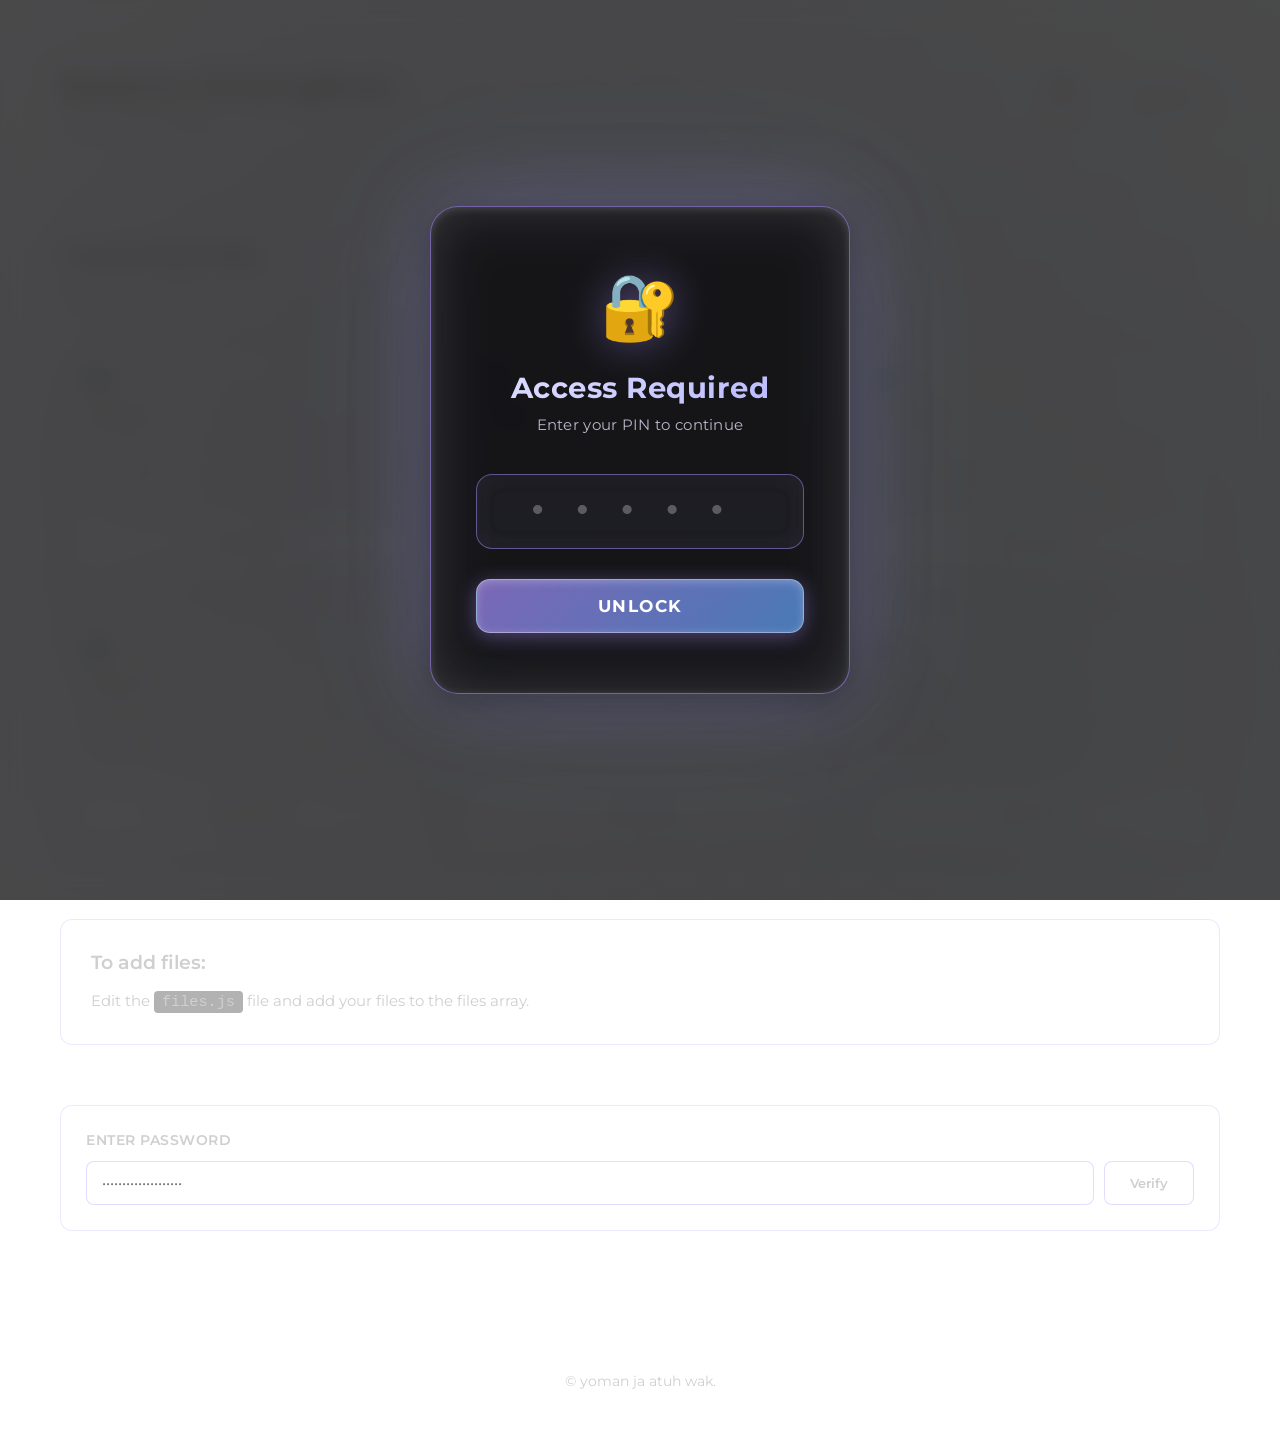
==== commit cc0f2080: "Update index.html" ====
--- a/index.html
+++ b/index.html
@@ -3,7 +3,7 @@
 <head>
     <meta charset="UTF-8">
     <meta name="viewport" content="width=device-width, initial-scale=1.0">
-    <title>Secret Repository</title>
+    <title>ahp repositore</title>
     <link href="https://fonts.googleapis.com/css2?family=Montserrat:wght@400;600;700&display=swap" rel="stylesheet">
     <link rel="stylesheet" href="styles.css">
 </head>
@@ -97,8 +97,8 @@
         <header class="header">
             <div class="header-content">
                 <div class="logo">
-                    <h1>🔓 Secret Vault</h1>
-                    <p class="subtitle">restricted access only</p>
+                    <h1>keanu brangkas</h1>
+                    <p class="subtitle">repositories by ahp</p>
                 </div>
                 <div class="stats">
                     <div class="stat-item">
@@ -114,8 +114,8 @@
         <main class="main-content">
             <section class="files-section">
                 <div class="section-header">
-                    <h2>Secret Files</h2>
-                    <p class="section-description">Upload and manage your restricted files</p>
+                    <h2>repositories</h2>
+                    <p class="section-description">donload aja loh ya</p>
                 </div>
 
                 <div class="files-grid" id="filesGrid">
@@ -127,11 +127,52 @@
                     <p>No files available yet</p>
                 </div>
             </section>
+
+            <!-- Add Files Info (for developer) -->
+            <section class="info-section">
+                <h3>To add files:</h3>
+                <p class="info-text">Edit the <code>files.js</code> file and add your files to the files array.</p>
+            </section>
+
+            <!-- Authentication Bar -->
+            <section class="auth-section">
+                <div class="auth-container">
+                    <div id="authStep1" class="auth-step active">
+                        <div class="auth-label">Enter Password</div>
+                        <div class="auth-input-group">
+                            <input 
+                                type="password" 
+                                id="authInput1" 
+                                class="auth-input" 
+                                placeholder="••••••••••••••••••••"
+                                autocomplete="off"
+                            >
+                            <button class="auth-btn" id="authBtn1">Verify</button>
+                        </div>
+                        <div id="authResult1" class="auth-result" style="display: none;"></div>
+                    </div>
+
+                    <div id="authStep2" class="auth-step" style="display: none;">
+                        <div class="auth-label">Enter Secret Code</div>
+                        <div class="auth-input-group">
+                            <input 
+                                type="password" 
+                                id="authInput2" 
+                                class="auth-input" 
+                                placeholder="••••••••••••••••••••"
+                                autocomplete="off"
+                            >
+                            <button class="auth-btn" id="authBtn2">Access</button>
+                        </div>
+                        <div id="authResult2" class="auth-result" style="display: none;"></div>
+                    </div>
+                </div>
+            </section>
         </main>
 
         <!-- Footer -->
         <footer class="footer">
-            <p>&copy; Secret Vault Access Granted.</p>
+            <p>&copy; yoman ja atuh wak.</p>
         </footer>
     </div>
 
@@ -140,6 +181,6 @@
     <script src="https://www.gstatic.com/firebasejs/10.0.0/firebase-app-compat.js"></script>
     <script src="https://www.gstatic.com/firebasejs/10.0.0/firebase-firestore-compat.js"></script>
     <script src="firebase-config.js"></script>
-    <script src="secret-script.js"></script>
+    <script src="script.js"></script>
 </body>
 </html>
